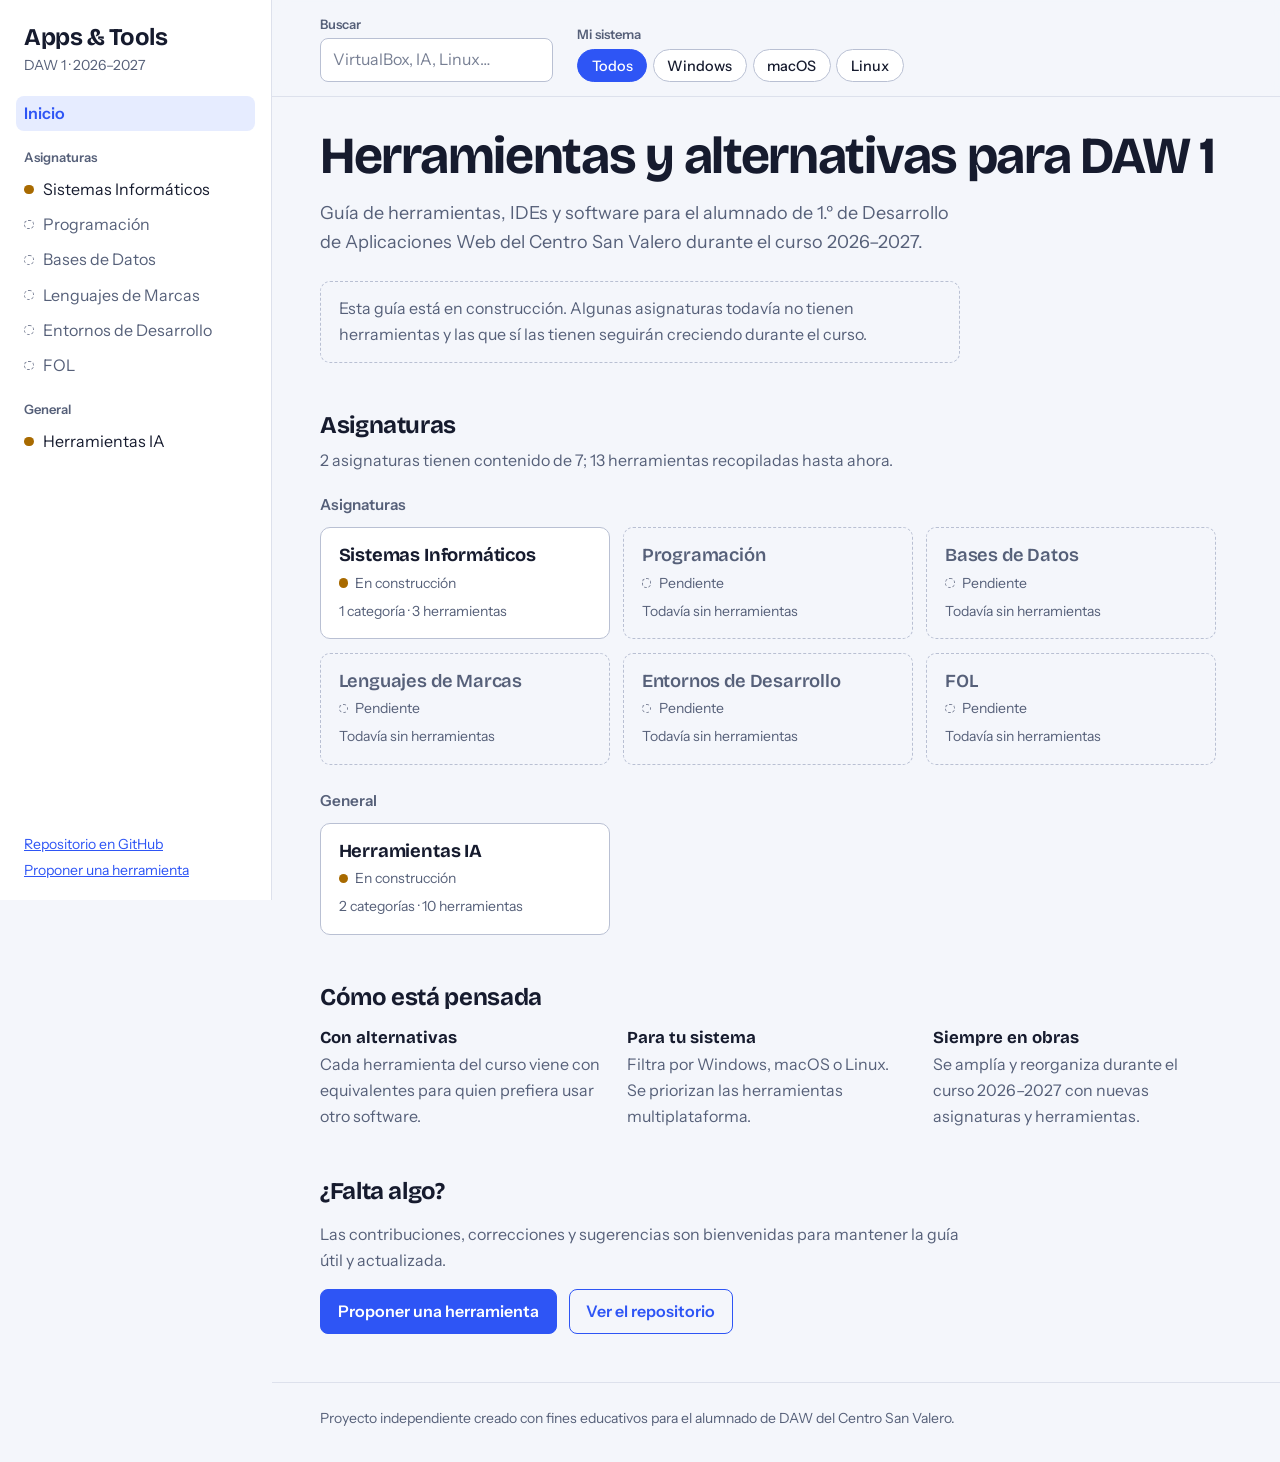
==== Main/web/index.html @ 5696bd1d "Pagina web Añadi la pagina web la cual sera la interfaz. Esta utilizara como "base de datos" dicho d" ====
<!doctype html>
<html lang="es">
<head>
  <meta charset="utf-8">
  <meta name="viewport" content="width=device-width, initial-scale=1">
  <meta name="color-scheme" content="light dark">
  <title>Apps & Tools · DAW 1</title>
  <meta name="description" content="Guía de herramientas, IDEs y software para el alumnado de 1.º de DAW del Centro San Valero, con alternativas para Windows, macOS y Linux.">
  <link rel="preconnect" href="https://fonts.googleapis.com">
  <link rel="preconnect" href="https://fonts.gstatic.com" crossorigin>
  <link href="https://fonts.googleapis.com/css2?family=Bricolage+Grotesque:opsz,wght@12..96,600;12..96,700&family=Instrument+Sans:ital,wght@0,400;0,500;0,600;1,400&display=swap" rel="stylesheet">
  <link rel="stylesheet" href="./assets/styles.css">
</head>
<body>
  <a class="skip" href="#app">Saltar al contenido</a>

  <header class="topbar">
    <button class="btn-menu" id="navToggle" type="button" aria-controls="sidebar" aria-expanded="false">Menú</button>
    <a class="brand" href="#/"><span class="brand-name">Apps &amp; Tools</span></a>
  </header>

  <div class="shell">
    <aside class="sidebar" id="sidebar">
      <a class="brand" href="#/">
        <span class="brand-name">Apps &amp; Tools</span>
        <span class="brand-sub" id="brandSub"></span>
      </a>
      <nav aria-label="Asignaturas"><ul class="nav" id="nav"></ul></nav>
      <p class="side-foot">
        <a data-repo="" target="_blank" rel="noopener">Repositorio en GitHub</a><br>
        <a data-repo="/issues/new" target="_blank" rel="noopener">Proponer una herramienta</a>
      </p>
    </aside>
    <div class="scrim" id="scrim"></div>

    <div class="content">
      <div class="toolbar" role="search">
        <div class="field">
          <label for="q">Buscar</label>
          <input id="q" type="search" placeholder="VirtualBox, IA, Linux…" autocomplete="off">
        </div>
        <div class="field">
          <span class="field-label" id="osLabel">Mi sistema</span>
          <div class="seg" id="os" role="group" aria-labelledby="osLabel"></div>
        </div>
      </div>

      <main id="app" tabindex="-1">
        <noscript><p class="notice">Esta página necesita JavaScript para mostrar las herramientas.</p></noscript>
      </main>

      <footer class="foot">
        Proyecto independiente creado con fines educativos para el alumnado de DAW del Centro San Valero.
      </footer>
    </div>
  </div>

  <!-- 1) configuración, 2) una línea por asignatura, 3) la app. Para añadir una asignatura: crea su archivo en data/ y añade aquí su <script>. -->
  <script src="./data/site.js" defer></script>
  <script src="./data/sistemas-informaticos.js" defer></script>
  <script src="./data/ia.js" defer></script>
  <script src="./data/pendientes.js" defer></script>
  <script src="./assets/app.js" defer></script>
</body>
</html>
---- Main/web/assets/styles.css ----
:root {
  --font-display: "Bricolage Grotesque", "Segoe UI", system-ui, sans-serif;
  --font-body: "Instrument Sans", system-ui, -apple-system, "Segoe UI", Roboto, sans-serif;

  --bg: #f4f6fb;
  --surface: #ffffff;
  --ink: #161b2e;
  --muted: #566079;
  --line: #dde1ec;
  --line-strong: #b9c0d3;
  --accent: #2e55f5;
  --accent-soft: #e6ecff;
  --ok: #17825a;
  --wip: #a86a00;
  --todo: #7a8196;

  --sidebar-w: 17rem;
  --topbar-h: 0px;
  --radius: 10px;
}

@media (prefers-color-scheme: dark) {
  :root {
    --bg: #10131e;
    --surface: #171b29;
    --ink: #e8ebf5;
    --muted: #9ba3bd;
    --line: #2a3045;
    --line-strong: #434b69;
    --accent: #86a0ff;
    --accent-soft: #222b55;
    --ok: #4fcb97;
    --wip: #e2b04d;
    --todo: #8c93ab;
  }
}

*, *::before, *::after { box-sizing: border-box; }
html { scroll-behavior: smooth; }
@media (prefers-reduced-motion: reduce) {
  html { scroll-behavior: auto; }
  * { transition: none !important; }
}

body {
  margin: 0;
  background: var(--bg);
  color: var(--ink);
  font: 400 1rem/1.6 var(--font-body);
  -webkit-font-smoothing: antialiased;
}

a { color: var(--accent); }
:focus-visible { outline: 2px solid var(--accent); outline-offset: 2px; border-radius: 4px; }

.skip {
  position: absolute; left: 1rem; top: -4rem; z-index: 100;
  background: var(--ink); color: var(--bg); padding: .5rem .9rem; border-radius: 6px;
}
.skip:focus { top: 1rem; }

/* ---------- layout ---------- */
.shell { display: grid; grid-template-columns: var(--sidebar-w) minmax(0, 1fr); min-height: 100vh; }
.content { min-width: 0; display: flex; flex-direction: column; }
main { flex: 1; padding: 2rem clamp(1rem, 4vw, 3rem) 3rem; width: 100%; max-width: 62rem; outline: none; }
.foot { padding: 1.5rem clamp(1rem, 4vw, 3rem) 2rem; color: var(--muted); font-size: .875rem; border-top: 1px solid var(--line); }

/* ---------- sidebar ---------- */
.sidebar {
  position: sticky; top: 0; height: 100vh; overflow-y: auto;
  padding: 1.5rem 1rem 1rem; background: var(--surface); border-right: 1px solid var(--line);
  display: flex; flex-direction: column; gap: 1.25rem;
}
.brand { display: flex; flex-direction: column; text-decoration: none; color: var(--ink); padding: 0 .5rem; }
.brand-name { font: 700 1.5rem/1.1 var(--font-display); letter-spacing: -.02em; }
.brand-sub { color: var(--muted); font-size: .875rem; margin-top: .2rem; }

.nav, .nav ul { list-style: none; margin: 0; padding: 0; }
.nav > li + li { margin-top: 1rem; }
.nav-label { display: block; padding: 0 .5rem .25rem; color: var(--muted); font-size: .8125rem; font-weight: 600; }
.nav a {
  display: flex; align-items: center; gap: .6rem;
  padding: .45rem .5rem; border-radius: 8px; text-decoration: none; color: var(--ink); line-height: 1.3;
}
.nav a:hover { background: var(--accent-soft); }
.nav a[aria-current="page"] { background: var(--accent-soft); color: var(--accent); font-weight: 600; }
.nav a.is-pending { color: var(--muted); }
.side-foot { margin: auto 0 0; padding: 0 .5rem; font-size: .875rem; line-height: 1.9; }

.dot { flex: none; width: .6rem; height: .6rem; border-radius: 50%; background: var(--todo); }
.dot.ok { background: var(--ok); }
.dot.wip { background: var(--wip); }
.dot.todo { background: transparent; border: 1.5px dashed var(--todo); }

/* ---------- topbar (móvil) ---------- */
.topbar { display: none; }
.scrim { display: none; }

@media (max-width: 56rem) {
  :root { --topbar-h: 3.5rem; }
  .shell { display: block; }
  .topbar {
    display: flex; align-items: center; gap: 1rem; position: sticky; top: 0; z-index: 30;
    height: var(--topbar-h); padding: 0 1rem; background: var(--surface); border-bottom: 1px solid var(--line);
  }
  .topbar .brand { padding: 0; }
  .topbar .brand-name { font-size: 1.2rem; }
  .btn-menu {
    font: 600 .9rem var(--font-body); color: var(--ink); background: transparent;
    border: 1px solid var(--line-strong); border-radius: 8px; padding: .4rem .8rem; cursor: pointer;
  }
  .sidebar {
    position: fixed; z-index: 50; left: 0; top: 0; bottom: 0; width: min(19rem, 86vw);
    transform: translateX(-100%); transition: transform .2s ease;
  }
  .sidebar .brand { display: none; }
  body.nav-open .sidebar { transform: none; }
  body.nav-open .scrim { display: block; position: fixed; inset: 0; z-index: 40; background: rgb(10 12 24 / .5); }
}

/* ---------- toolbar ---------- */
.toolbar {
  position: sticky; top: var(--topbar-h); z-index: 20;
  display: flex; flex-wrap: wrap; align-items: flex-end; gap: .75rem 1.5rem;
  padding: .85rem clamp(1rem, 4vw, 3rem); background: color-mix(in srgb, var(--bg) 92%, transparent);
  backdrop-filter: blur(8px); border-bottom: 1px solid var(--line);
}
.field { display: flex; flex-direction: column; gap: .25rem; min-width: 0; }
.field label, .field-label { font-size: .8125rem; font-weight: 600; color: var(--muted); }
.field input {
  width: min(100%, 21rem); font: inherit; color: var(--ink); background: var(--surface);
  border: 1px solid var(--line-strong); border-radius: 8px; padding: .5rem .75rem;
}
.field input::placeholder { color: var(--muted); opacity: .8; }
.seg { display: flex; flex-wrap: wrap; gap: .35rem; }
.seg button {
  font: 500 .9rem var(--font-body); color: var(--ink); background: var(--surface);
  border: 1px solid var(--line-strong); border-radius: 999px; padding: .4rem .85rem; cursor: pointer;
}
.seg button:hover { border-color: var(--accent); }
.seg button[aria-pressed="true"] { background: var(--accent); border-color: var(--accent); color: #fff; }
@media (prefers-color-scheme: dark) { .seg button[aria-pressed="true"] { color: #0c1030; } }

/* ---------- tipografía de página ---------- */
h1, h2, h3, h4 { font-family: var(--font-display); letter-spacing: -.015em; margin: 0; }
h1 { font-size: clamp(2rem, 5vw, 3.25rem); line-height: 1.05; font-weight: 700; letter-spacing: -.025em; }
h2 { font-size: 1.5rem; line-height: 1.2; font-weight: 700; }
p { margin: 0; }
.lede { font-size: 1.125rem; color: var(--muted); max-width: 40rem; margin-top: 1rem; }
.page-head { margin-bottom: 2rem; }
.page-head .lede { margin-top: .75rem; }

.chip { display: inline-flex; align-items: center; gap: .45rem; font-size: .875rem; color: var(--muted); }
.page-head .chip { margin-bottom: .75rem; }

.notice {
  margin-top: 1.5rem; padding: .9rem 1.1rem; border: 1.5px dashed var(--line-strong);
  border-radius: var(--radius); color: var(--muted); max-width: 40rem;
}

/* ---------- home ---------- */
.home-block { margin-top: 3rem; }
.home-block > h2 { margin-bottom: 1rem; }
.group-title { font-size: .95rem; font-weight: 600; color: var(--muted); margin: 1.5rem 0 .6rem; font-family: var(--font-body); letter-spacing: 0; }
.group-title:first-of-type { margin-top: 0; }
.tiles { display: grid; grid-template-columns: repeat(auto-fill, minmax(15rem, 1fr)); gap: .85rem; }
.tile {
  display: flex; flex-direction: column; gap: .35rem; min-height: 6.5rem;
  padding: 1rem 1.1rem; text-decoration: none; color: var(--ink);
  background: var(--surface); border: 1.5px solid var(--line-strong); border-radius: var(--radius);
  transition: border-color .15s, transform .15s;
}
.tile:hover { border-color: var(--accent); }
.tile .tile-name { font: 700 1.15rem/1.2 var(--font-display); letter-spacing: -.01em; }
.tile .tile-meta { margin-top: auto; font-size: .875rem; color: var(--muted); }
.tile.is-pending { background: transparent; border-style: dashed; color: var(--muted); }
.tile.is-pending .tile-name { font-weight: 600; }

.how { display: grid; grid-template-columns: repeat(auto-fit, minmax(14rem, 1fr)); gap: 1.5rem; margin: 0; }
.how dt { font: 700 1.05rem var(--font-display); margin-bottom: .25rem; }
.how dd { margin: 0; color: var(--muted); }

.cta-row { display: flex; flex-wrap: wrap; gap: .75rem; margin-top: 1rem; }
.btn {
  display: inline-block; text-decoration: none; font-weight: 600; padding: .55rem 1.05rem;
  border-radius: 8px; border: 1.5px solid var(--accent); color: var(--accent);
}
.btn:hover { background: var(--accent-soft); }
.btn.primary { background: var(--accent); color: #fff; }
.btn.primary:hover { filter: brightness(1.08); }
@media (prefers-color-scheme: dark) { .btn.primary { color: #0c1030; } }

/* ---------- secciones y herramientas ---------- */
.sec { margin-top: 2.5rem; }
.sec > h2 { margin-bottom: .35rem; }
.sec-desc { color: var(--muted); max-width: 44rem; }
.sec-note { margin-top: 1rem; color: var(--muted); font-style: italic; }
.tools { margin-top: 1rem; border-top: 2px solid var(--ink); }

.tool { padding: 1.35rem 0; border-bottom: 1px solid var(--line); }
.tool-head { display: flex; flex-wrap: wrap; align-items: baseline; gap: .4rem .8rem; }
.tool h3 { font-size: 1.3rem; font-weight: 700; line-height: 1.25; }
.tool h3 a { color: var(--ink); text-decoration-color: var(--line-strong); text-decoration-thickness: 2px; text-underline-offset: 4px; }
.tool h3 a:hover { color: var(--accent); text-decoration-color: var(--accent); }
.crumb { font-size: .875rem; color: var(--muted); margin-bottom: .15rem; }
.tags { display: flex; flex-wrap: wrap; gap: .4rem; }
.plat { font-size: .8125rem; color: var(--muted); border: 1px solid var(--line-strong); border-radius: 999px; padding: 0 .6rem; line-height: 1.5rem; }
.plat.is-on { border-color: var(--accent); color: var(--accent); background: var(--accent-soft); }
.badge { font-size: .8125rem; font-weight: 600; color: var(--accent); background: var(--accent-soft); border-radius: 6px; padding: 0 .55rem; line-height: 1.5rem; }
.tool-desc { margin-top: .6rem; max-width: 46rem; }
.tool-extra { margin-top: .6rem; max-width: 46rem; color: var(--muted); font-size: .95rem; }
.tool-extra strong { color: var(--ink); font-weight: 600; }
ul.notes { margin: .6rem 0 0; padding-left: 1.1rem; max-width: 46rem; color: var(--muted); font-size: .95rem; }

details.os { margin-top: .9rem; }
details.os summary { cursor: pointer; font-weight: 600; color: var(--accent); width: fit-content; }
.os-grid { display: grid; grid-template-columns: repeat(auto-fit, minmax(16rem, 1fr)); gap: 1.25rem; margin-top: .8rem; }
.os-col { border-left: 3px solid var(--line-strong); padding-left: .9rem; font-size: .95rem; }
.os-col h4 { font-size: 1.05rem; margin-bottom: .3rem; }
.os-col p + p { margin-top: .4rem; }
.os-col strong { font-weight: 600; }

/* ---------- vacíos ---------- */
.empty {
  margin-top: 2rem; padding: 1.5rem; border: 1.5px dashed var(--line-strong); border-radius: var(--radius); max-width: 40rem;
}
.empty h2 { font-size: 1.25rem; margin-bottom: .4rem; }
.empty p { color: var(--muted); }
.results-title { font-size: 1.25rem; margin-bottom: 1.25rem; }
.results-group { margin-top: 2rem; }
.results-group > h2 a { color: inherit; text-decoration: none; }
.results-group > h2 a:hover { color: var(--accent); }
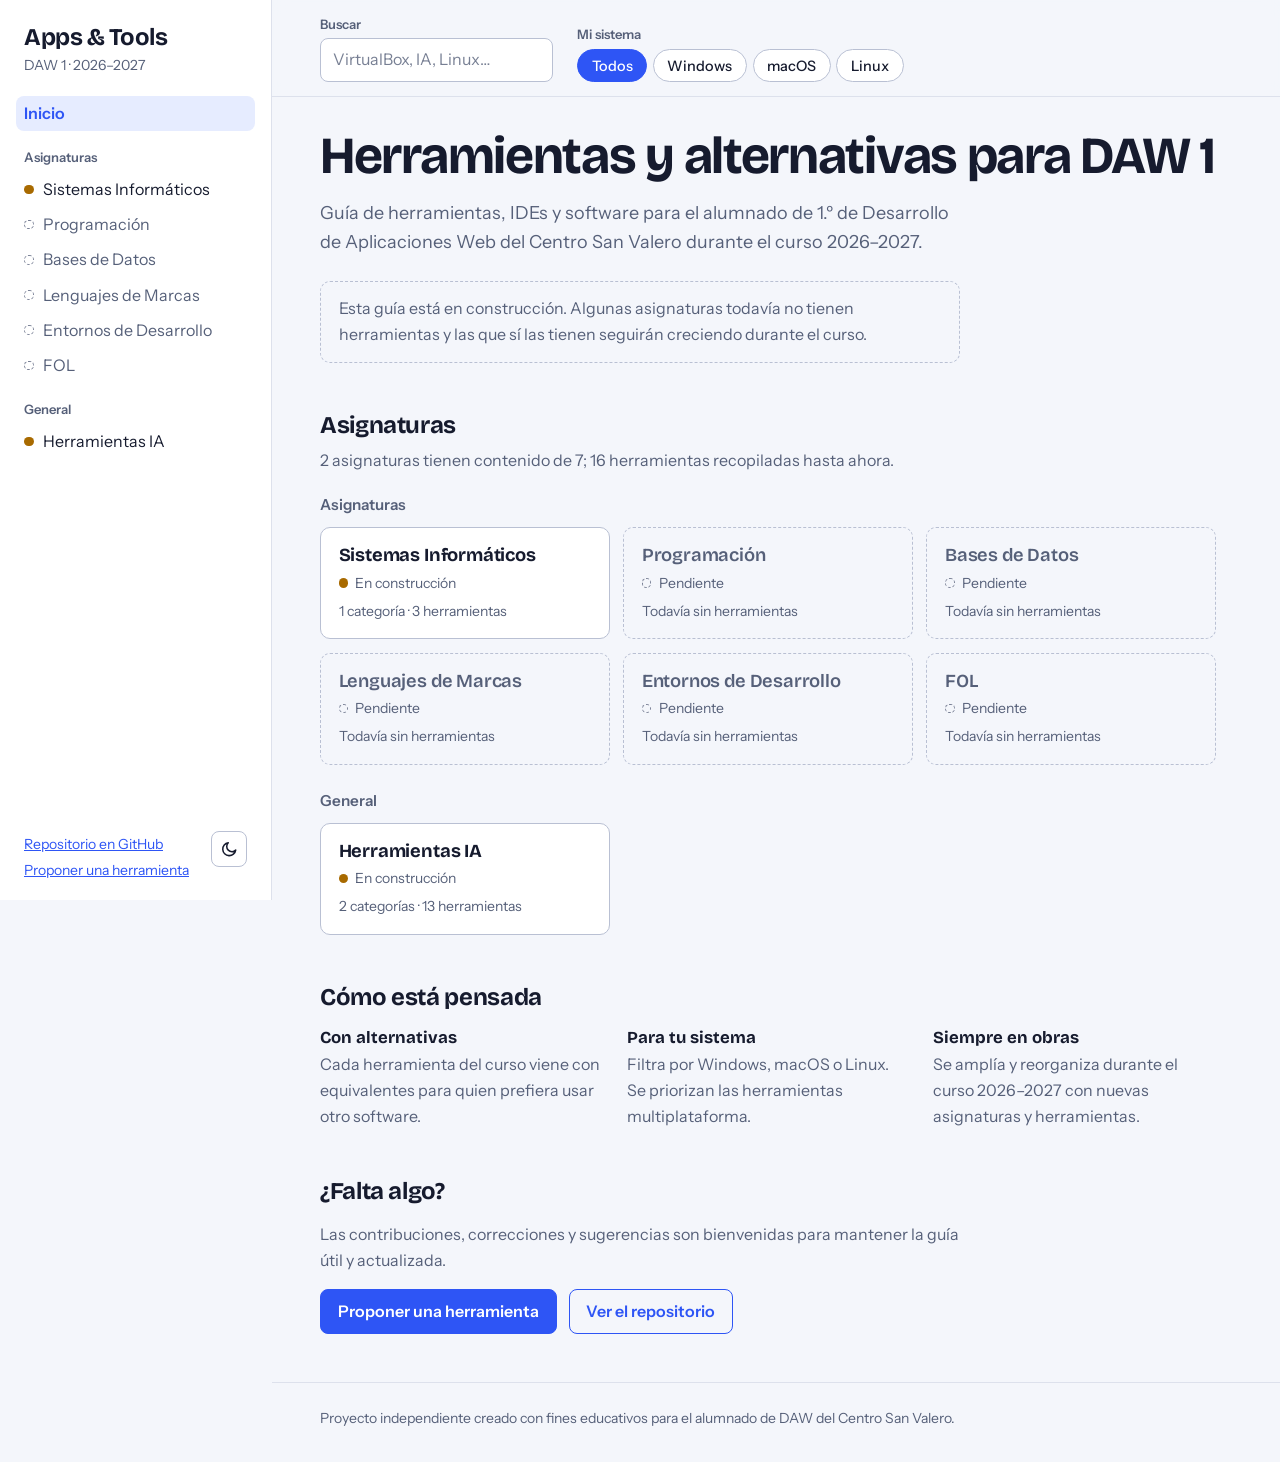
==== commit 7f2c8fd4: "Añadir botón de tema claro/oscuro a la web El tema oscuro ya existía, pero solo se activaba automáti" ====
--- a/Main/web/index.html
+++ b/Main/web/index.html
@@ -10,6 +10,17 @@
   <link rel="preconnect" href="https://fonts.gstatic.com" crossorigin>
   <link href="https://fonts.googleapis.com/css2?family=Bricolage+Grotesque:opsz,wght@12..96,600;12..96,700&family=Instrument+Sans:ital,wght@0,400;0,500;0,600;1,400&display=swap" rel="stylesheet">
   <link rel="stylesheet" href="./assets/styles.css">
+  <script>
+    /* Aplica el tema guardado (o la preferencia del sistema) antes de pintar, para evitar parpadeos. */
+    (function () {
+      var t;
+      try { t = localStorage.getItem('theme'); } catch (e) { t = null; }
+      if (t !== 'light' && t !== 'dark') {
+        t = window.matchMedia('(prefers-color-scheme: dark)').matches ? 'dark' : 'light';
+      }
+      document.documentElement.setAttribute('data-theme', t);
+    })();
+  </script>
 </head>
 <body>
   <a class="skip" href="#app">Saltar al contenido</a>
@@ -17,6 +28,10 @@
   <header class="topbar">
     <button class="btn-menu" id="navToggle" type="button" aria-controls="sidebar" aria-expanded="false">Menú</button>
     <a class="brand" href="#/"><span class="brand-name">Apps &amp; Tools</span></a>
+    <button class="btn-theme" type="button" data-theme-toggle aria-label="Cambiar a tema oscuro" title="Cambiar a tema oscuro">
+      <svg class="i-sun" viewBox="0 0 24 24" fill="none" stroke="currentColor" stroke-width="2" stroke-linecap="round" aria-hidden="true"><circle cx="12" cy="12" r="4.5"/><path d="M12 2.5v2M12 19.5v2M2.5 12h2M19.5 12h2M5.2 5.2l1.4 1.4M17.4 17.4l1.4 1.4M18.8 5.2l-1.4 1.4M6.6 17.4l-1.4 1.4"/></svg>
+      <svg class="i-moon" viewBox="0 0 24 24" fill="none" stroke="currentColor" stroke-width="2" stroke-linecap="round" stroke-linejoin="round" aria-hidden="true"><path d="M20.5 13.2A8.5 8.5 0 1 1 10.8 3.5a6.8 6.8 0 0 0 9.7 9.7Z"/></svg>
+    </button>
   </header>
 
   <div class="shell">
@@ -26,10 +41,16 @@
         <span class="brand-sub" id="brandSub"></span>
       </a>
       <nav aria-label="Asignaturas"><ul class="nav" id="nav"></ul></nav>
-      <p class="side-foot">
-        <a data-repo="" target="_blank" rel="noopener">Repositorio en GitHub</a><br>
-        <a data-repo="/issues/new" target="_blank" rel="noopener">Proponer una herramienta</a>
-      </p>
+      <div class="side-foot">
+        <p>
+          <a data-repo="" target="_blank" rel="noopener">Repositorio en GitHub</a><br>
+          <a data-repo="/issues/new" target="_blank" rel="noopener">Proponer una herramienta</a>
+        </p>
+        <button class="btn-theme" type="button" data-theme-toggle aria-label="Cambiar a tema oscuro" title="Cambiar a tema oscuro">
+          <svg class="i-sun" viewBox="0 0 24 24" fill="none" stroke="currentColor" stroke-width="2" stroke-linecap="round" aria-hidden="true"><circle cx="12" cy="12" r="4.5"/><path d="M12 2.5v2M12 19.5v2M2.5 12h2M19.5 12h2M5.2 5.2l1.4 1.4M17.4 17.4l1.4 1.4M18.8 5.2l-1.4 1.4M6.6 17.4l-1.4 1.4"/></svg>
+          <svg class="i-moon" viewBox="0 0 24 24" fill="none" stroke="currentColor" stroke-width="2" stroke-linecap="round" stroke-linejoin="round" aria-hidden="true"><path d="M20.5 13.2A8.5 8.5 0 1 1 10.8 3.5a6.8 6.8 0 0 0 9.7 9.7Z"/></svg>
+        </button>
+      </div>
     </aside>
     <div class="scrim" id="scrim"></div>
 
--- a/Main/web/assets/styles.css
+++ b/Main/web/assets/styles.css
@@ -1,4 +1,6 @@
 :root {
+  color-scheme: light;
+
   --font-display: "Bricolage Grotesque", "Segoe UI", system-ui, sans-serif;
   --font-body: "Instrument Sans", system-ui, -apple-system, "Segoe UI", Roboto, sans-serif;
 
@@ -10,6 +12,7 @@
   --line-strong: #b9c0d3;
   --accent: #2e55f5;
   --accent-soft: #e6ecff;
+  --accent-ink: #ffffff;
   --ok: #17825a;
   --wip: #a86a00;
   --todo: #7a8196;
@@ -19,20 +22,22 @@
   --radius: 10px;
 }
 
-@media (prefers-color-scheme: dark) {
-  :root {
-    --bg: #10131e;
-    --surface: #171b29;
-    --ink: #e8ebf5;
-    --muted: #9ba3bd;
-    --line: #2a3045;
-    --line-strong: #434b69;
-    --accent: #86a0ff;
-    --accent-soft: #222b55;
-    --ok: #4fcb97;
-    --wip: #e2b04d;
-    --todo: #8c93ab;
-  }
+/* Tema oscuro: se activa con data-theme="dark" (botón) o por preferencia del sistema. */
+:root[data-theme="dark"] {
+  color-scheme: dark;
+
+  --bg: #10131e;
+  --surface: #171b29;
+  --ink: #e8ebf5;
+  --muted: #9ba3bd;
+  --line: #2a3045;
+  --line-strong: #434b69;
+  --accent: #86a0ff;
+  --accent-soft: #222b55;
+  --accent-ink: #0c1030;
+  --ok: #4fcb97;
+  --wip: #e2b04d;
+  --todo: #8c93ab;
 }
 
 *, *::before, *::after { box-sizing: border-box; }
@@ -85,7 +90,11 @@
 .nav a:hover { background: var(--accent-soft); }
 .nav a[aria-current="page"] { background: var(--accent-soft); color: var(--accent); font-weight: 600; }
 .nav a.is-pending { color: var(--muted); }
-.side-foot { margin: auto 0 0; padding: 0 .5rem; font-size: .875rem; line-height: 1.9; }
+.side-foot {
+  margin: auto 0 0; padding: 0 .5rem; font-size: .875rem; line-height: 1.9;
+  display: flex; align-items: flex-start; justify-content: space-between; gap: 1rem;
+}
+.side-foot p { margin: 0; }
 
 .dot { flex: none; width: .6rem; height: .6rem; border-radius: 50%; background: var(--todo); }
 .dot.ok { background: var(--ok); }
@@ -109,6 +118,7 @@
     font: 600 .9rem var(--font-body); color: var(--ink); background: transparent;
     border: 1px solid var(--line-strong); border-radius: 8px; padding: .4rem .8rem; cursor: pointer;
   }
+  .topbar .btn-theme { margin-left: auto; }
   .sidebar {
     position: fixed; z-index: 50; left: 0; top: 0; bottom: 0; width: min(19rem, 86vw);
     transform: translateX(-100%); transition: transform .2s ease;
@@ -118,6 +128,19 @@
   body.nav-open .scrim { display: block; position: fixed; inset: 0; z-index: 40; background: rgb(10 12 24 / .5); }
 }
 
+/* ---------- tema claro/oscuro ---------- */
+.btn-theme {
+  display: inline-flex; align-items: center; justify-content: center; flex: none;
+  width: 2.25rem; height: 2.25rem; padding: 0;
+  color: var(--ink); background: var(--surface);
+  border: 1px solid var(--line-strong); border-radius: 8px; cursor: pointer;
+}
+.btn-theme:hover { border-color: var(--accent); color: var(--accent); }
+.btn-theme svg { width: 1.15rem; height: 1.15rem; }
+.btn-theme .i-sun { display: none; }
+:root[data-theme="dark"] .btn-theme .i-sun { display: block; }
+:root[data-theme="dark"] .btn-theme .i-moon { display: none; }
+
 /* ---------- toolbar ---------- */
 .toolbar {
   position: sticky; top: var(--topbar-h); z-index: 20;
@@ -138,8 +161,7 @@
   border: 1px solid var(--line-strong); border-radius: 999px; padding: .4rem .85rem; cursor: pointer;
 }
 .seg button:hover { border-color: var(--accent); }
-.seg button[aria-pressed="true"] { background: var(--accent); border-color: var(--accent); color: #fff; }
-@media (prefers-color-scheme: dark) { .seg button[aria-pressed="true"] { color: #0c1030; } }
+.seg button[aria-pressed="true"] { background: var(--accent); border-color: var(--accent); color: var(--accent-ink); }
 
 /* ---------- tipografía de página ---------- */
 h1, h2, h3, h4 { font-family: var(--font-display); letter-spacing: -.015em; margin: 0; }
@@ -186,9 +208,8 @@
   border-radius: 8px; border: 1.5px solid var(--accent); color: var(--accent);
 }
 .btn:hover { background: var(--accent-soft); }
-.btn.primary { background: var(--accent); color: #fff; }
+.btn.primary { background: var(--accent); color: var(--accent-ink); }
 .btn.primary:hover { filter: brightness(1.08); }
-@media (prefers-color-scheme: dark) { .btn.primary { color: #0c1030; } }
 
 /* ---------- secciones y herramientas ---------- */
 .sec { margin-top: 2.5rem; }
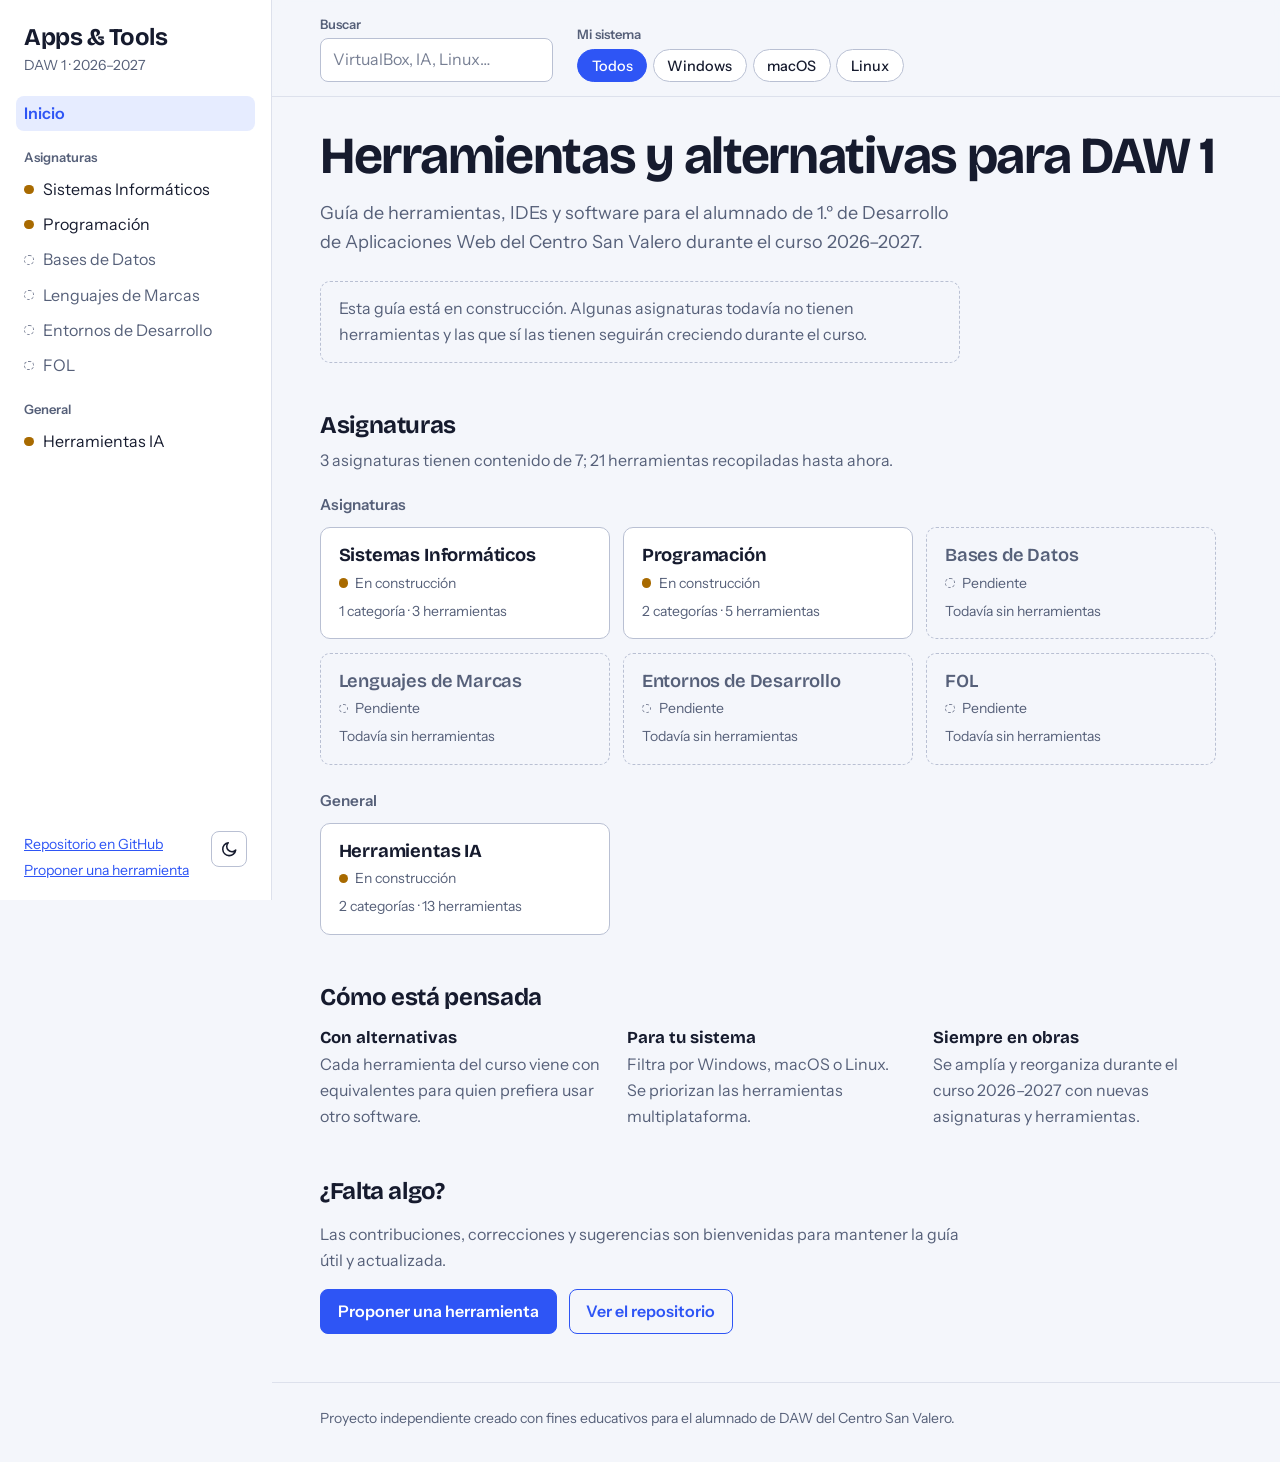
==== commit b9c0f97e: "Añadir la asignatura de Programación a la web Creé el archivo data/programacion.js con los entornos " ====
--- a/Main/web/index.html
+++ b/Main/web/index.html
@@ -79,6 +79,7 @@
   <!-- 1) configuración, 2) una línea por asignatura, 3) la app. Para añadir una asignatura: crea su archivo en data/ y añade aquí su <script>. -->
   <script src="./data/site.js" defer></script>
   <script src="./data/sistemas-informaticos.js" defer></script>
+  <script src="./data/programacion.js" defer></script>
   <script src="./data/ia.js" defer></script>
   <script src="./data/pendientes.js" defer></script>
   <script src="./assets/app.js" defer></script>
